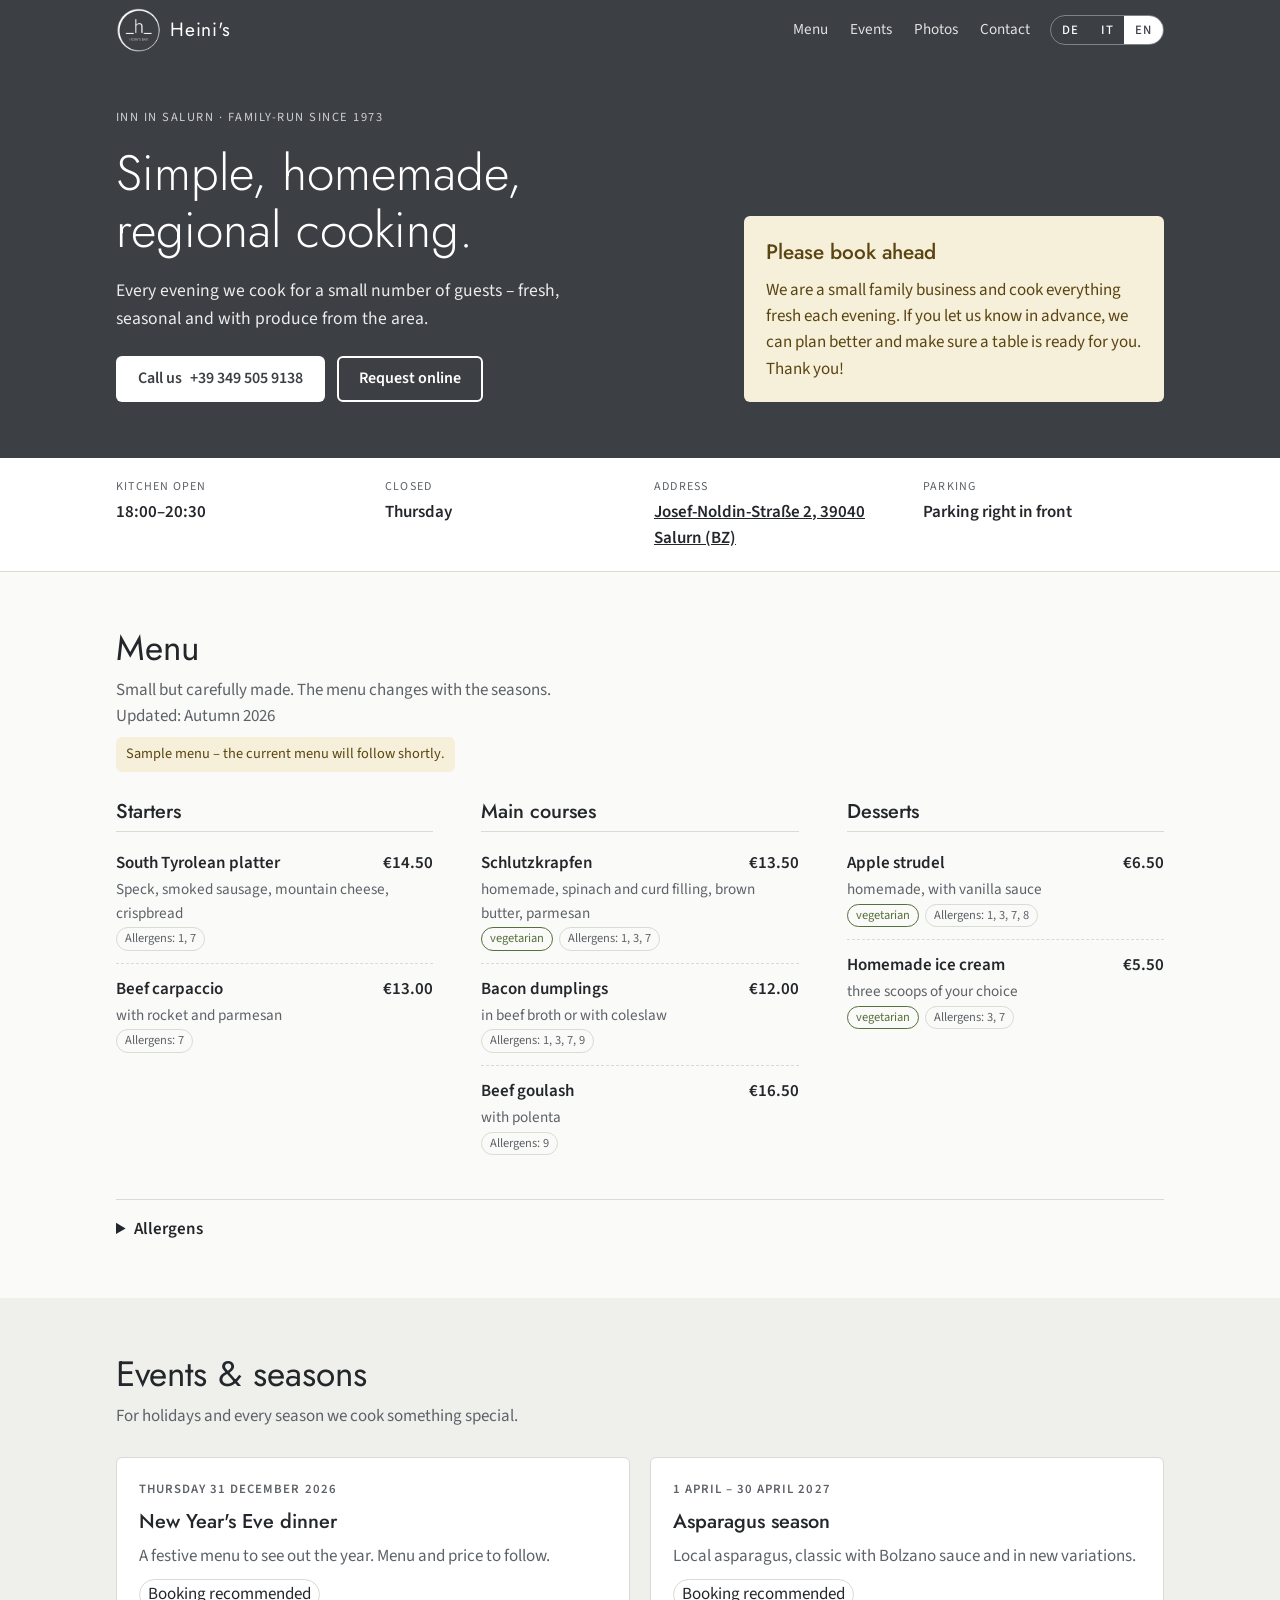
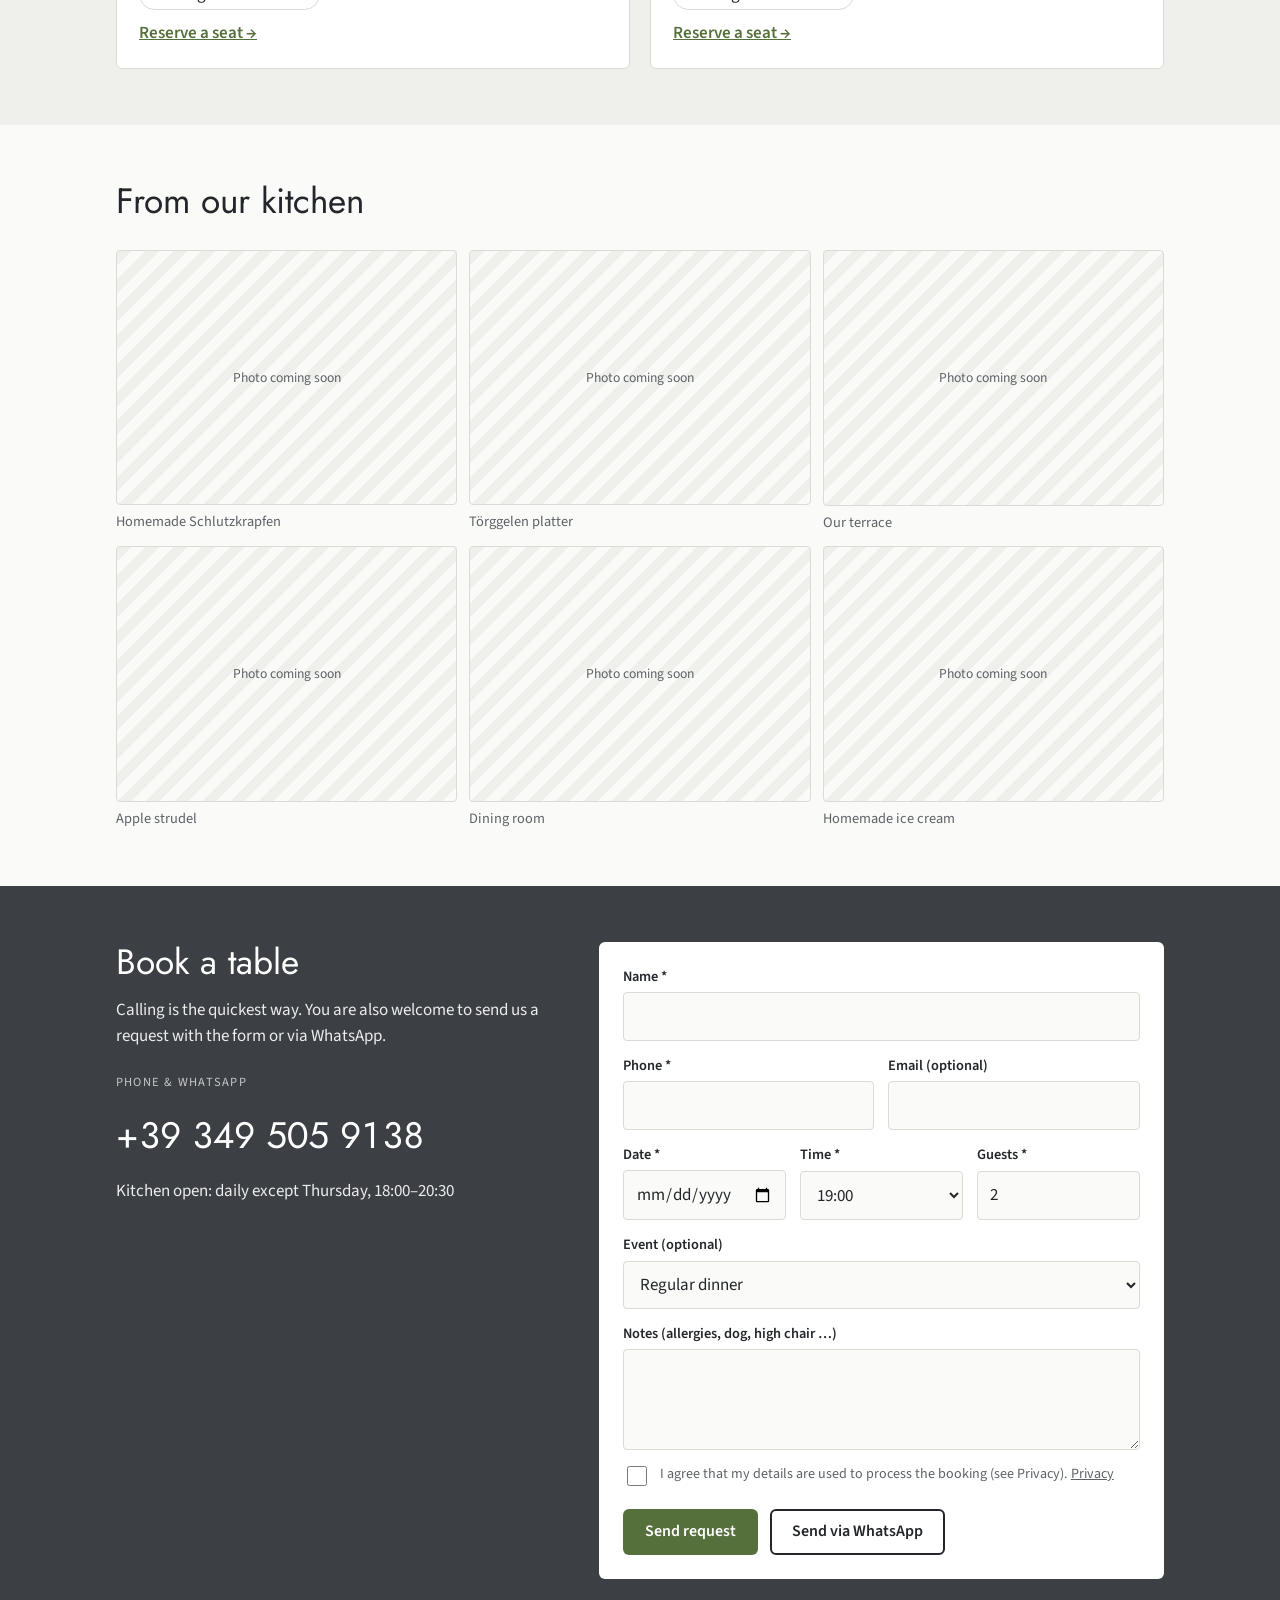
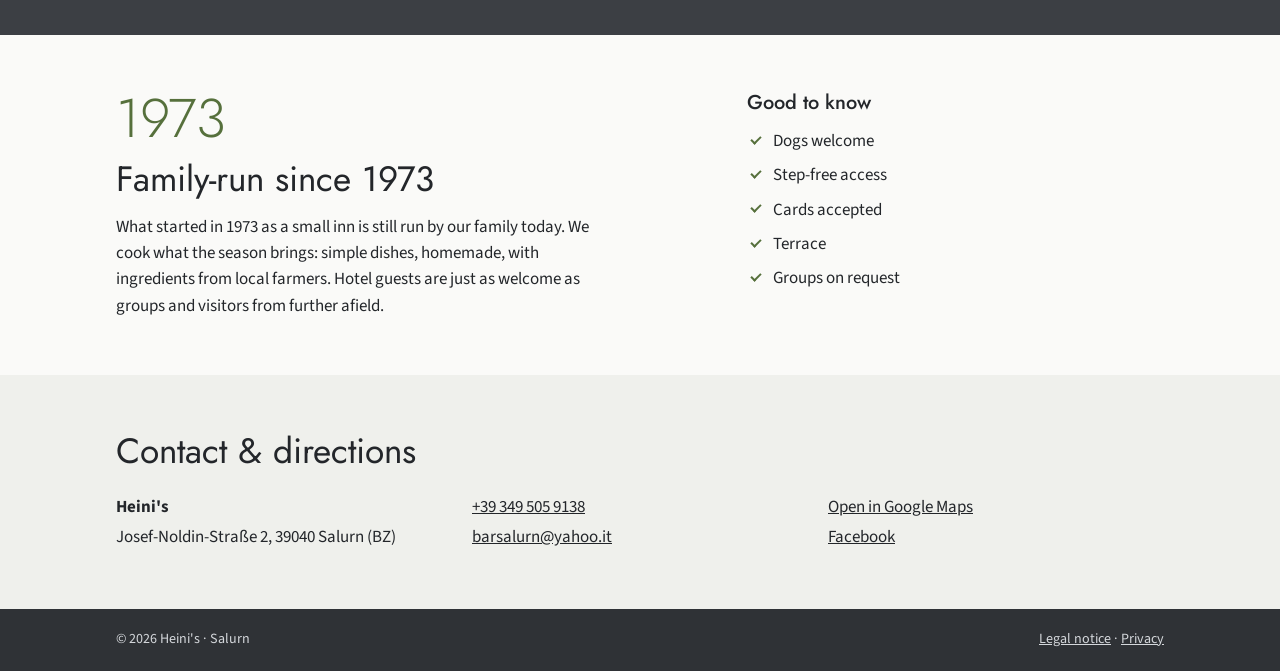
==== index.html @ d77e271f "Add files via upload" ====
<!doctype html>
<html lang="de">
<head>
<meta charset="utf-8">
<meta name="viewport" content="width=device-width, initial-scale=1, viewport-fit=cover">
<title>Heini's Salurn</title>
<meta name="claude:viewport-fit-sides" content="cover">
<meta name="description" content="Heini's – traditionelles Gasthaus in Salurn, Familienbetrieb seit 1973. Hausgemachte, regionale Küche. Reservierung erbeten: +39 349 505 9138.">
<link rel="icon" href="img/logo.png">
<link rel="preconnect" href="https://fonts.googleapis.com">
<link rel="preconnect" href="https://fonts.gstatic.com" crossorigin>
<link rel="stylesheet" href="https://fonts.googleapis.com/css2?family=Jost:wght@300;400;500&family=Source+Sans+3:wght@400;600&display=swap">
<link rel="stylesheet" href="css/style.css">
</head>
<body>

<header class="topbar">
  <div class="wrap topbar-in">
    <a href="#top" class="brand" aria-label="Heini's"><img src="img/logo.png" alt="Heini's Bar Logo" width="44" height="44"><span>Heini's</span></a>
    <nav class="nav" aria-label="Hauptnavigation">
      <a href="#karte" data-i18n="nav.karte">Speisekarte</a>
      <a href="#events" data-i18n="nav.events">Events</a>
      <a href="#fotos" data-i18n="nav.fotos">Fotos</a>
      <a href="#kontakt" data-i18n="nav.kontakt">Kontakt</a>
    </nav>
    <div class="lang" role="group" aria-label="Sprache / Lingua / Language">
      <button type="button" data-lang="de">DE</button>
      <button type="button" data-lang="it">IT</button>
      <button type="button" data-lang="en">EN</button>
    </div>
  </div>
</header>

<main id="top">

  <section class="hero">
    <div class="wrap hero-in">
      <div class="hero-text">
        <p class="eyebrow" data-i18n="hero.eyebrow">Gasthaus in Salurn · Familienbetrieb seit 1973</p>
        <h1 data-i18n="hero.title">Einfache, hausgemachte Küche aus der Region.</h1>
        <p class="lead" data-i18n="hero.lead"></p>
        <div class="actions">
          <a class="btn btn-primary js-tel" href="tel:+393495059138"><span data-i18n="hero.call">Anrufen</span> <span class="js-tel-text nowrap"></span></a>
          <a class="btn btn-ghost" href="#reservieren" data-i18n="hero.reserve">Online anfragen</a>
        </div>
      </div>
      <aside class="notice" aria-live="polite">
        <p class="notice-title" data-i18n="notice.title">Bitte reservieren Sie vorab</p>
        <p data-i18n="notice.text"></p>
      </aside>
    </div>
  </section>

  <div id="urlaub" class="urlaub" hidden>
    <div class="wrap"><strong data-i18n="urlaub.title">Betriebsferien</strong> <span id="urlaub-text"></span></div>
  </div>

  <section class="facts" aria-label="Öffnungszeiten">
    <dl class="wrap facts-in">
      <div><dt data-i18n="info.kueche">Warme Küche</dt><dd id="fact-kueche"></dd></div>
      <div><dt data-i18n="info.ruhetag">Ruhetag</dt><dd id="fact-ruhetag"></dd></div>
      <div id="fact-bar-wrap" hidden><dt data-i18n="info.bar">Bar</dt><dd id="fact-bar"></dd></div>
      <div><dt data-i18n="info.adresse">Adresse</dt><dd><a id="fact-adresse" target="_blank" rel="noopener"></a></dd></div>
      <div><dt data-i18n="info.parken">Parken</dt><dd data-i18n="info.parkenText"></dd></div>
    </dl>
  </section>

  <section id="karte" class="section">
    <div class="wrap">
      <div class="section-head">
        <h2 data-i18n="karte.title">Speisekarte</h2>
        <p class="sub"><span data-i18n="karte.lead"></span> <span class="stand"><span data-i18n="karte.stand">Stand</span>: <span id="karte-stand"></span></span></p>
        <p class="beispiel" data-i18n="karte.beispiel"></p>
      </div>
      <div id="karte-list" class="menu"></div>
      <details class="allergene">
        <summary data-i18n="karte.allergeneTitle">Allergene</summary>
        <ol id="allergene-list"></ol>
        <p data-i18n="karte.allergeneHinweis"></p>
      </details>
    </div>
  </section>

  <section id="events" class="section section-alt">
    <div class="wrap">
      <div class="section-head">
        <h2 data-i18n="events.title">Events &amp; Saison</h2>
        <p class="sub" data-i18n="events.lead"></p>
      </div>
      <div id="events-list" class="events"></div>
    </div>
  </section>

  <section id="fotos" class="section">
    <div class="wrap">
      <div class="section-head"><h2 data-i18n="fotos.title">Aus unserer Küche</h2></div>
      <div id="galerie" class="gallery"></div>
    </div>
  </section>

  <section id="reservieren" class="section section-dark">
    <div class="wrap res">
      <div class="res-info">
        <h2 data-i18n="res.title">Tisch reservieren</h2>
        <p data-i18n="res.lead"></p>
        <p class="res-label" data-i18n="res.phoneLabel">Telefon &amp; WhatsApp</p>
        <a class="res-phone js-tel" href="tel:+393495059138"><span class="js-tel-text"></span></a>
        <p class="res-times" id="res-times"></p>
      </div>

      <form id="res-form" class="form" novalidate>
        <div class="row">
          <label for="f-name"><span data-i18n="f.name">Name</span> *</label>
          <input id="f-name" name="name" autocomplete="name" required>
        </div>
        <div class="row two">
          <div><label for="f-tel"><span data-i18n="f.tel">Telefon</span> *</label>
            <input id="f-tel" name="telefon" type="tel" autocomplete="tel" required></div>
          <div><label for="f-email" data-i18n="f.email">E-Mail (optional)</label>
            <input id="f-email" name="email" type="email" autocomplete="email"></div>
        </div>
        <div class="row three">
          <div><label for="f-datum"><span data-i18n="f.datum">Datum</span> *</label>
            <input id="f-datum" name="datum" type="date" required></div>
          <div><label for="f-zeit"><span data-i18n="f.zeit">Uhrzeit</span> *</label>
            <select id="f-zeit" name="uhrzeit" required></select></div>
          <div><label for="f-personen"><span data-i18n="f.personen">Personen</span> *</label>
            <input id="f-personen" name="personen" type="number" min="1" max="60" value="2" required></div>
        </div>
        <div class="row">
          <label for="f-anlass" data-i18n="f.anlass">Event (optional)</label>
          <select id="f-anlass" name="event"></select>
        </div>
        <div class="row">
          <label for="f-notiz" data-i18n="f.notiz">Anmerkungen</label>
          <textarea id="f-notiz" name="anmerkungen" rows="3"></textarea>
        </div>
        <label class="check" for="f-consent">
          <input id="f-consent" type="checkbox" required>
          <span><span data-i18n="f.consent"></span> <a href="datenschutz.html" data-i18n="footer.datenschutz">Datenschutz</a></span>
        </label>
        <input type="text" name="_honey" class="hp" tabindex="-1" autocomplete="off" aria-hidden="true">
        <p id="f-msg" class="msg" role="status" hidden></p>
        <div class="actions">
          <button type="submit" class="btn btn-primary" id="f-submit" data-i18n="f.senden">Anfrage senden</button>
          <button type="button" class="btn btn-ghost" id="f-wa" data-i18n="f.whatsapp">Per WhatsApp senden</button>
        </div>
      </form>
    </div>
  </section>

  <section class="section about">
    <div class="wrap about-in">
      <div>
        <p class="year">1973</p>
        <h2 data-i18n="about.title">Seit 1973 in Familienhand</h2>
        <p data-i18n="about.text"></p>
      </div>
      <div>
        <h3 data-i18n="gut.title">Gut zu wissen</h3>
        <ul class="ticks">
          <li data-i18n="gut.hunde">Hunde willkommen</li>
          <li data-i18n="gut.barriere">Barrierefrei</li>
          <li data-i18n="gut.karte">Kartenzahlung möglich</li>
          <li data-i18n="gut.terrasse">Terrasse</li>
          <li data-i18n="gut.gruppen">Gruppen auf Anfrage</li>
        </ul>
      </div>
    </div>
  </section>

  <section id="kontakt" class="section section-alt">
    <div class="wrap contact">
      <h2 data-i18n="kontakt.title">Kontakt &amp; Anfahrt</h2>
      <div class="contact-grid">
        <p><strong>Heini's</strong><br><span id="c-adresse"></span></p>
        <p><a class="js-tel" href="tel:+393495059138"><span class="js-tel-text"></span></a><br>
           <a id="c-email" href="mailto:barsalurn@yahoo.it"></a></p>
        <p><a id="c-maps" target="_blank" rel="noopener" data-i18n="kontakt.maps">In Google Maps öffnen</a><br>
           <a id="c-fb" target="_blank" rel="noopener">Facebook</a></p>
      </div>
    </div>
  </section>

</main>

<footer class="footer">
  <div class="wrap footer-in">
    <span>© <span id="jahr"></span> Heini's · Salurn</span>
    <span><a href="impressum.html" data-i18n="footer.impressum">Impressum</a> · <a href="datenschutz.html" data-i18n="footer.datenschutz">Datenschutz</a></span>
  </div>
</footer>

<script src="js/data.js"></script>
<script src="js/i18n.js"></script>
<script src="js/main.js"></script>
</body>
</html>
---- css/style.css ----
/* Layout: schlichte Einspalten-Seite, Kopfzeile in der Logo-Farbe,
   Abschnitte untereinander, auf dem Handy alles einspaltig. */
:root {
  --char: #3c3f44;        /* Logo-Anthrazit */
  --char-2: #2f3236;
  --bg: #fafaf8;
  --bg-alt: #eff0ec;
  --fg: #23262a;
  --muted: #5d6268;
  --line: #d9dbd5;
  --accent: #56703c;      /* Rebenlaub – Salurn, Weinstraße */
  --accent-fg: #ffffff;
  --warn-bg: #f6efd9;
  --warn-fg: #5a4512;
  --card: #ffffff;
  --display: "Jost", "Helvetica Neue", Arial, sans-serif;
  --body: "Source Sans 3", "Segoe UI", Roboto, Arial, sans-serif;
  --radius: 6px;
  color-scheme: light;
}
@media (prefers-color-scheme: dark) {
  :root:not([data-theme="light"]) {
    --bg: #1c1e21; --bg-alt: #23262a; --fg: #eceeea; --muted: #a8adb2; --line: #3a3e43;
    --accent: #9cbd78; --accent-fg: #17200f; --warn-bg: #3a3320; --warn-fg: #f1dfaa; --card: #26292d;
    color-scheme: dark;
  }
}
:root[data-theme="dark"] {
  --bg: #1c1e21; --bg-alt: #23262a; --fg: #eceeea; --muted: #a8adb2; --line: #3a3e43;
  --accent: #9cbd78; --accent-fg: #17200f; --warn-bg: #3a3320; --warn-fg: #f1dfaa; --card: #26292d;
  color-scheme: dark;
}

*, *::before, *::after { box-sizing: border-box; }
html { scroll-behavior: smooth; scroll-padding-top: 72px; }
@media (prefers-reduced-motion: reduce) { html { scroll-behavior: auto; } }
body { margin: 0; background: var(--bg); color: var(--fg); font: 17px/1.55 var(--body); }
body::before { content: ""; position: fixed; inset: 0 0 auto; height: env(safe-area-inset-top, 0px); z-index: 10; background: var(--char); }
img { max-width: 100%; height: auto; display: block; }
a { color: inherit; }
h1, h2, h3 { font-family: var(--display); font-weight: 400; line-height: 1.15; text-wrap: balance; margin: 0; }
h1 { font-size: clamp(2rem, 5vw, 3.1rem); font-weight: 300; }
h2 { font-size: clamp(1.6rem, 3.4vw, 2.2rem); }
h3 { font-size: 1.25rem; font-weight: 500; }
p { margin: 0; }
.nowrap { white-space: nowrap; }
:focus-visible { outline: 3px solid var(--accent); outline-offset: 2px; }

.wrap {
  max-width: 1080px; margin: 0 auto;
  padding-left: max(16px, env(safe-area-inset-left, 0px));
  padding-right: max(16px, env(safe-area-inset-right, 0px));
}

/* Kopfzeile */
.topbar { position: sticky; top: env(safe-area-inset-top, 0px); z-index: 5; background: var(--char); color: #fff; }
.topbar-in { display: flex; align-items: center; gap: 20px; padding-block: 8px; }
.brand { display: flex; align-items: center; gap: 10px; text-decoration: none; font-family: var(--display); font-size: 1.2rem; letter-spacing: .04em; }
.brand img { width: 44px; height: 44px; border-radius: 50%; }
.nav { display: flex; gap: 22px; margin-left: auto; }
.nav a { text-decoration: none; font-size: .95rem; opacity: .85; }
.nav a:hover { opacity: 1; text-decoration: underline; text-underline-offset: 4px; }
.lang { display: flex; border: 1px solid rgba(255,255,255,.35); border-radius: 999px; overflow: hidden; flex-shrink: 0; }
.lang button { background: none; color: #fff; border: 0; font: 500 .8rem/1 var(--body); letter-spacing: .06em; padding: 8px 11px; cursor: pointer; }
.lang button[aria-pressed="true"] { background: #fff; color: var(--char); }
@media (max-width: 760px) {
  .nav { display: none; }
  .lang { margin-left: auto; }
}

/* Hero */
.hero { background: var(--char); color: #fff; padding-block: 48px 56px; }
.hero-in { display: grid; grid-template-columns: 1.4fr 1fr; gap: 40px; align-items: end; }
.hero-text { display: grid; gap: 18px; min-width: 0; }
.eyebrow { text-transform: uppercase; letter-spacing: .12em; font-size: .78rem; opacity: .75; }
.lead { font-size: 1.1rem; max-width: 52ch; opacity: .9; }
.actions { display: flex; flex-wrap: wrap; gap: 12px; margin-top: 6px; }
.btn { display: inline-flex; align-items: center; gap: 8px; min-height: 46px; padding: 10px 20px; border-radius: var(--radius); font: 600 1rem/1.2 var(--body); text-decoration: none; cursor: pointer; border: 2px solid transparent; }
.btn-primary { background: var(--accent); color: var(--accent-fg); }
.hero .btn-primary, .section-dark .btn-primary { background: #fff; color: var(--char); }
.btn-ghost { background: transparent; border-color: currentColor; color: inherit; }
.btn:disabled { opacity: .6; cursor: wait; }
.notice { background: var(--warn-bg); color: var(--warn-fg); border-radius: var(--radius); padding: 20px 22px; display: grid; gap: 8px; min-width: 0; }
.notice-title { font-family: var(--display); font-size: 1.3rem; font-weight: 500; }
@media (max-width: 820px) { .hero-in { grid-template-columns: 1fr; } .hero { padding-block: 32px 36px; } }

/* Urlaub */
.urlaub { background: var(--warn-bg); color: var(--warn-fg); padding-block: 12px; border-bottom: 1px solid var(--line); }

/* Fakten */
.facts { border-bottom: 1px solid var(--line); background: var(--card); }
.facts-in { display: grid; grid-template-columns: repeat(auto-fit, minmax(170px, 1fr)); gap: 16px 28px; margin: 0 auto; padding-block: 20px; }
.facts dt { font-size: .75rem; text-transform: uppercase; letter-spacing: .1em; color: var(--muted); }
.facts dd { margin: 2px 0 0; font-weight: 600; font-variant-numeric: tabular-nums; }

/* Abschnitte */
.section { padding-block: 56px; }
.section-alt { background: var(--bg-alt); }
.section-dark { background: var(--char); color: #fff; }
.section-head { display: grid; gap: 8px; margin-bottom: 28px; }
.sub { color: var(--muted); max-width: 62ch; }
.stand { white-space: nowrap; }
.beispiel { font-size: .9rem; color: var(--warn-fg); background: var(--warn-bg); padding: 6px 10px; border-radius: var(--radius); justify-self: start; }

/* Speisekarte */
.menu { display: grid; grid-template-columns: repeat(auto-fit, minmax(300px, 1fr)); gap: 36px 48px; }
.menu-cat h3 { padding-bottom: 8px; border-bottom: 1px solid var(--line); margin-bottom: 6px; }
.dish { display: grid; grid-template-columns: 1fr auto; gap: 2px 16px; padding-block: 12px; border-bottom: 1px dashed var(--line); }
.dish:last-child { border-bottom: 0; }
.dish-name { font-weight: 600; }
.dish-price { font-variant-numeric: tabular-nums; font-weight: 600; white-space: nowrap; }
.dish-text { grid-column: 1 / -1; color: var(--muted); font-size: .95rem; }
.dish-meta { grid-column: 1 / -1; display: flex; flex-wrap: wrap; gap: 6px; font-size: .78rem; color: var(--muted); }
.tag { border: 1px solid var(--line); border-radius: 999px; padding: 1px 8px; }
.tag-veg { border-color: var(--accent); color: var(--accent); }
.allergene { margin-top: 32px; border-top: 1px solid var(--line); padding-top: 16px; }
.allergene summary { cursor: pointer; font-weight: 600; }
.allergene ol { columns: 2 220px; padding-left: 1.4em; margin: 12px 0; color: var(--muted); font-size: .92rem; }
.allergene p { font-size: .92rem; }

/* Events */
.events { display: grid; grid-template-columns: repeat(auto-fit, minmax(260px, 1fr)); gap: 20px; }
.event { background: var(--card); border: 1px solid var(--line); border-radius: var(--radius); padding: 22px; display: grid; gap: 10px; align-content: start; }
.event-date { font-size: .8rem; text-transform: uppercase; letter-spacing: .08em; color: var(--accent); font-weight: 600; font-variant-numeric: tabular-nums; }
.event p { color: var(--muted); }
.event .tag { justify-self: start; }
.event a { font-weight: 600; color: var(--accent); }
.event img { border-radius: 4px; aspect-ratio: 16/10; object-fit: cover; }
.event-now { border-color: var(--accent); border-width: 2px; }

/* Galerie */
.gallery { display: grid; grid-template-columns: repeat(auto-fill, minmax(min(100%, 300px), 1fr)); gap: 12px; }
.gallery figure { margin: 0; display: grid; gap: 6px; }
.gallery img, .ph { width: 100%; aspect-ratio: 4/3; object-fit: cover; border-radius: 4px; }
.ph { background: repeating-linear-gradient(135deg, var(--bg-alt) 0 10px, var(--bg) 10px 20px); border: 1px solid var(--line); display: grid; place-items: center; color: var(--muted); font-size: .85rem; }
.gallery figcaption { font-size: .9rem; color: var(--muted); }

/* Reservierung */
.res { display: grid; grid-template-columns: 1fr 1.3fr; gap: 48px; }
.res-info { display: grid; gap: 14px; align-content: start; min-width: 0; }
.res-info > p { opacity: .9; }
.res-label { margin-top: 10px; font-size: .78rem; text-transform: uppercase; letter-spacing: .1em; opacity: .7 !important; }
.res-phone { font-family: var(--display); font-size: clamp(1.7rem, 4vw, 2.3rem); text-decoration: none; font-variant-numeric: tabular-nums; }
.res-phone:hover { text-decoration: underline; }
.res-times { font-variant-numeric: tabular-nums; }
.form { background: var(--card); color: var(--fg); border-radius: var(--radius); padding: 24px; display: grid; gap: 14px; min-width: 0; }
.row { display: grid; gap: 4px; }
.row.two, .row.three { grid-template-columns: repeat(auto-fit, minmax(150px, 1fr)); gap: 14px; }
.row.two > div, .row.three > div { display: grid; gap: 4px; min-width: 0; }
label { font-size: .9rem; font-weight: 600; }
input, select, textarea { width: 100%; font: inherit; color: var(--fg); background: var(--bg); border: 1px solid var(--line); border-radius: 4px; padding: 10px 12px; min-height: 46px; }
textarea { resize: vertical; }
.check { display: flex; gap: 10px; align-items: flex-start; font-weight: 400; font-size: .88rem; color: var(--muted); }
.check input { width: 20px; min-height: 20px; height: 20px; margin-top: 2px; flex-shrink: 0; }
.hp { position: absolute; left: -9999px; width: 1px; height: 1px; }
.msg { padding: 10px 12px; border-radius: 4px; font-size: .95rem; }
.msg.ok { background: color-mix(in srgb, var(--accent) 18%, transparent); }
.msg.err { background: var(--warn-bg); color: var(--warn-fg); }
.form .btn-ghost { color: var(--fg); }
.section-dark .form .btn-primary { background: var(--accent); color: var(--accent-fg); }
@media (max-width: 820px) { .res { grid-template-columns: 1fr; gap: 28px; } .form { padding: 18px; } }

/* Über uns */
.about-in { display: grid; grid-template-columns: 1.4fr 1fr; gap: 48px; }
.about-in > div { display: grid; gap: 14px; align-content: start; min-width: 0; }
.about p { max-width: 62ch; }
.year { font-family: var(--display); font-weight: 300; font-size: 3.4rem; line-height: 1; color: var(--accent); }
.ticks { list-style: none; padding: 0; margin: 0; display: grid; gap: 8px; }
.ticks li { padding-left: 26px; position: relative; }
.ticks li::before { content: ""; position: absolute; left: 4px; top: .45em; width: 10px; height: 6px; border-left: 2px solid var(--accent); border-bottom: 2px solid var(--accent); transform: rotate(-45deg); }
@media (max-width: 820px) { .about-in { grid-template-columns: 1fr; gap: 28px; } }

/* Kontakt */
.contact { display: grid; gap: 20px; }
.contact-grid { display: grid; grid-template-columns: repeat(auto-fit, minmax(220px, 1fr)); gap: 20px; line-height: 1.8; }
.contact-grid a { overflow-wrap: anywhere; }

.footer { background: var(--char-2); color: #d5d8dc; font-size: .88rem; }
.footer-in { display: flex; flex-wrap: wrap; justify-content: space-between; gap: 10px; padding-block: 20px calc(20px + env(safe-area-inset-bottom, 0px)); }

/* Unterseiten (Impressum / Datenschutz) */
.legal { padding-block: 40px 64px; }
.legal article { max-width: 70ch; display: grid; gap: 14px; }
.legal h2 { font-size: 1.3rem; margin-top: 12px; }
.legal .todo { background: var(--warn-bg); color: var(--warn-fg); padding: 0 4px; border-radius: 3px; }
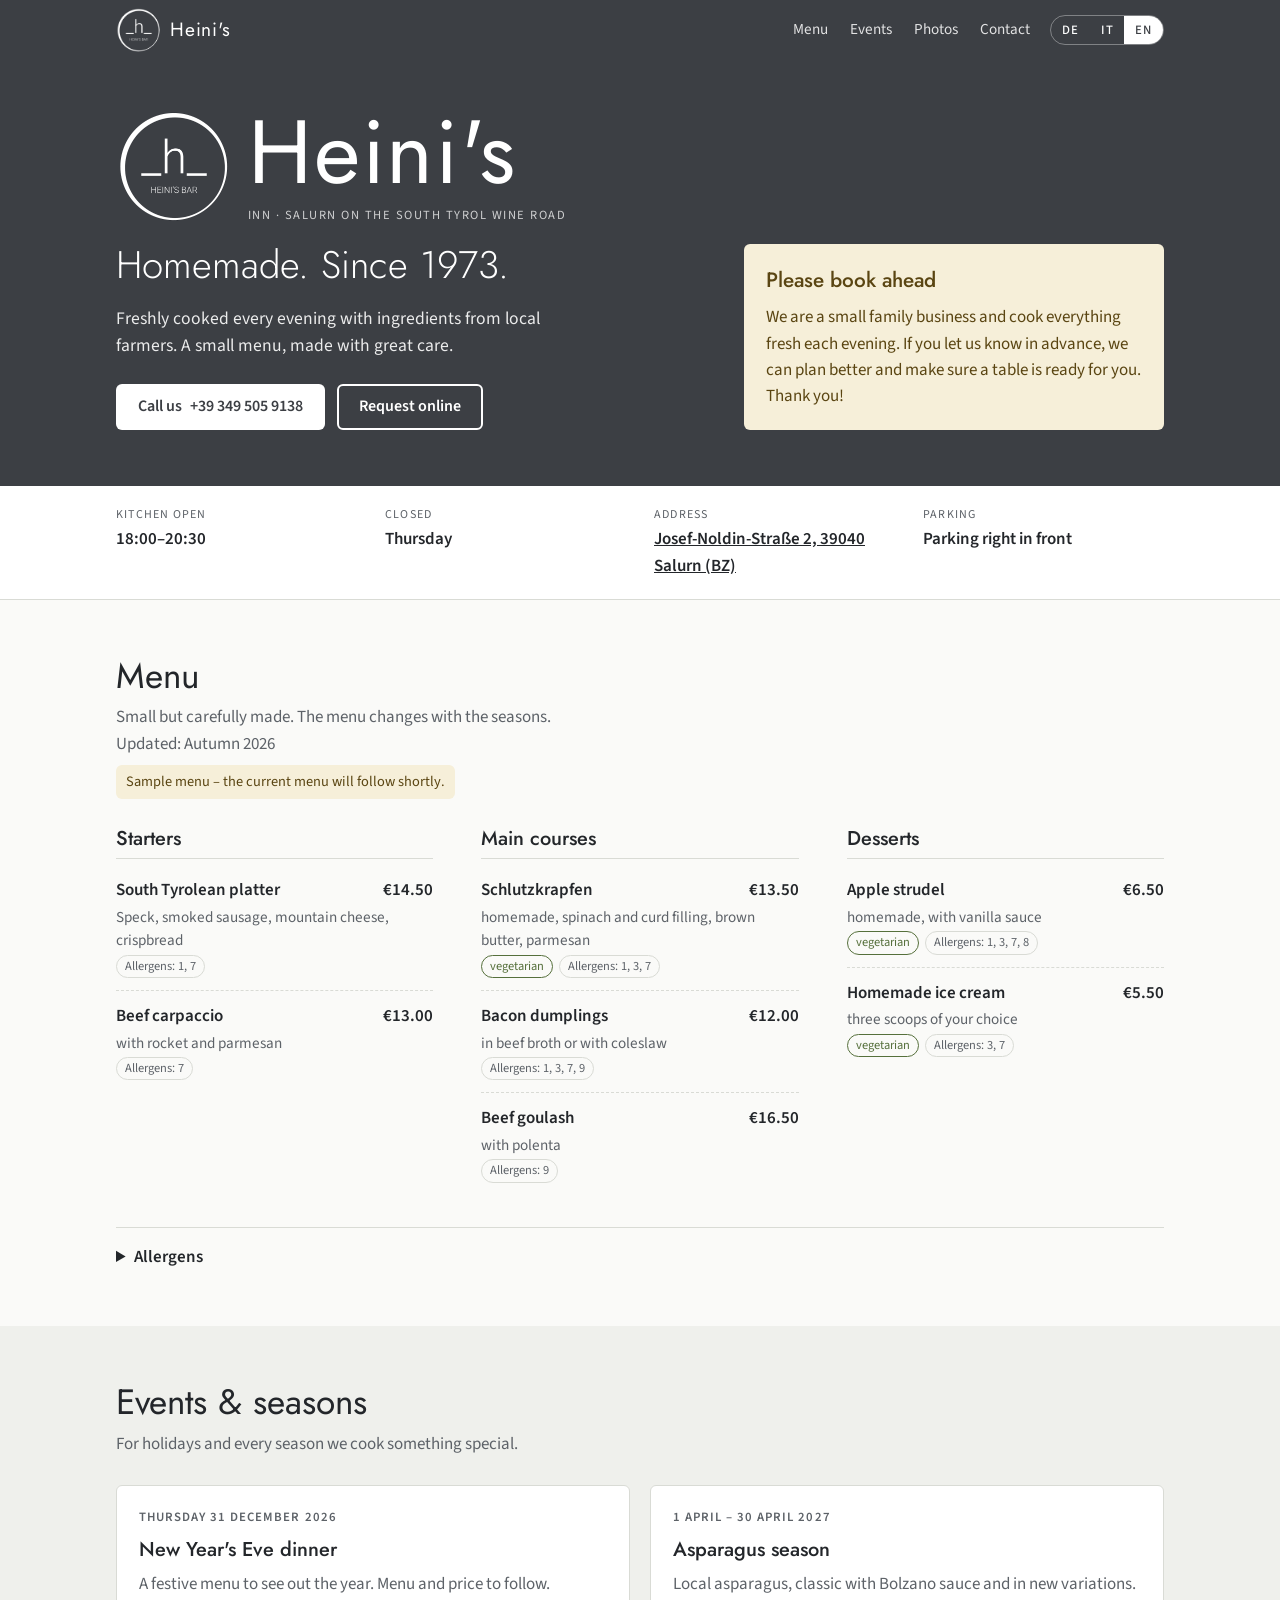
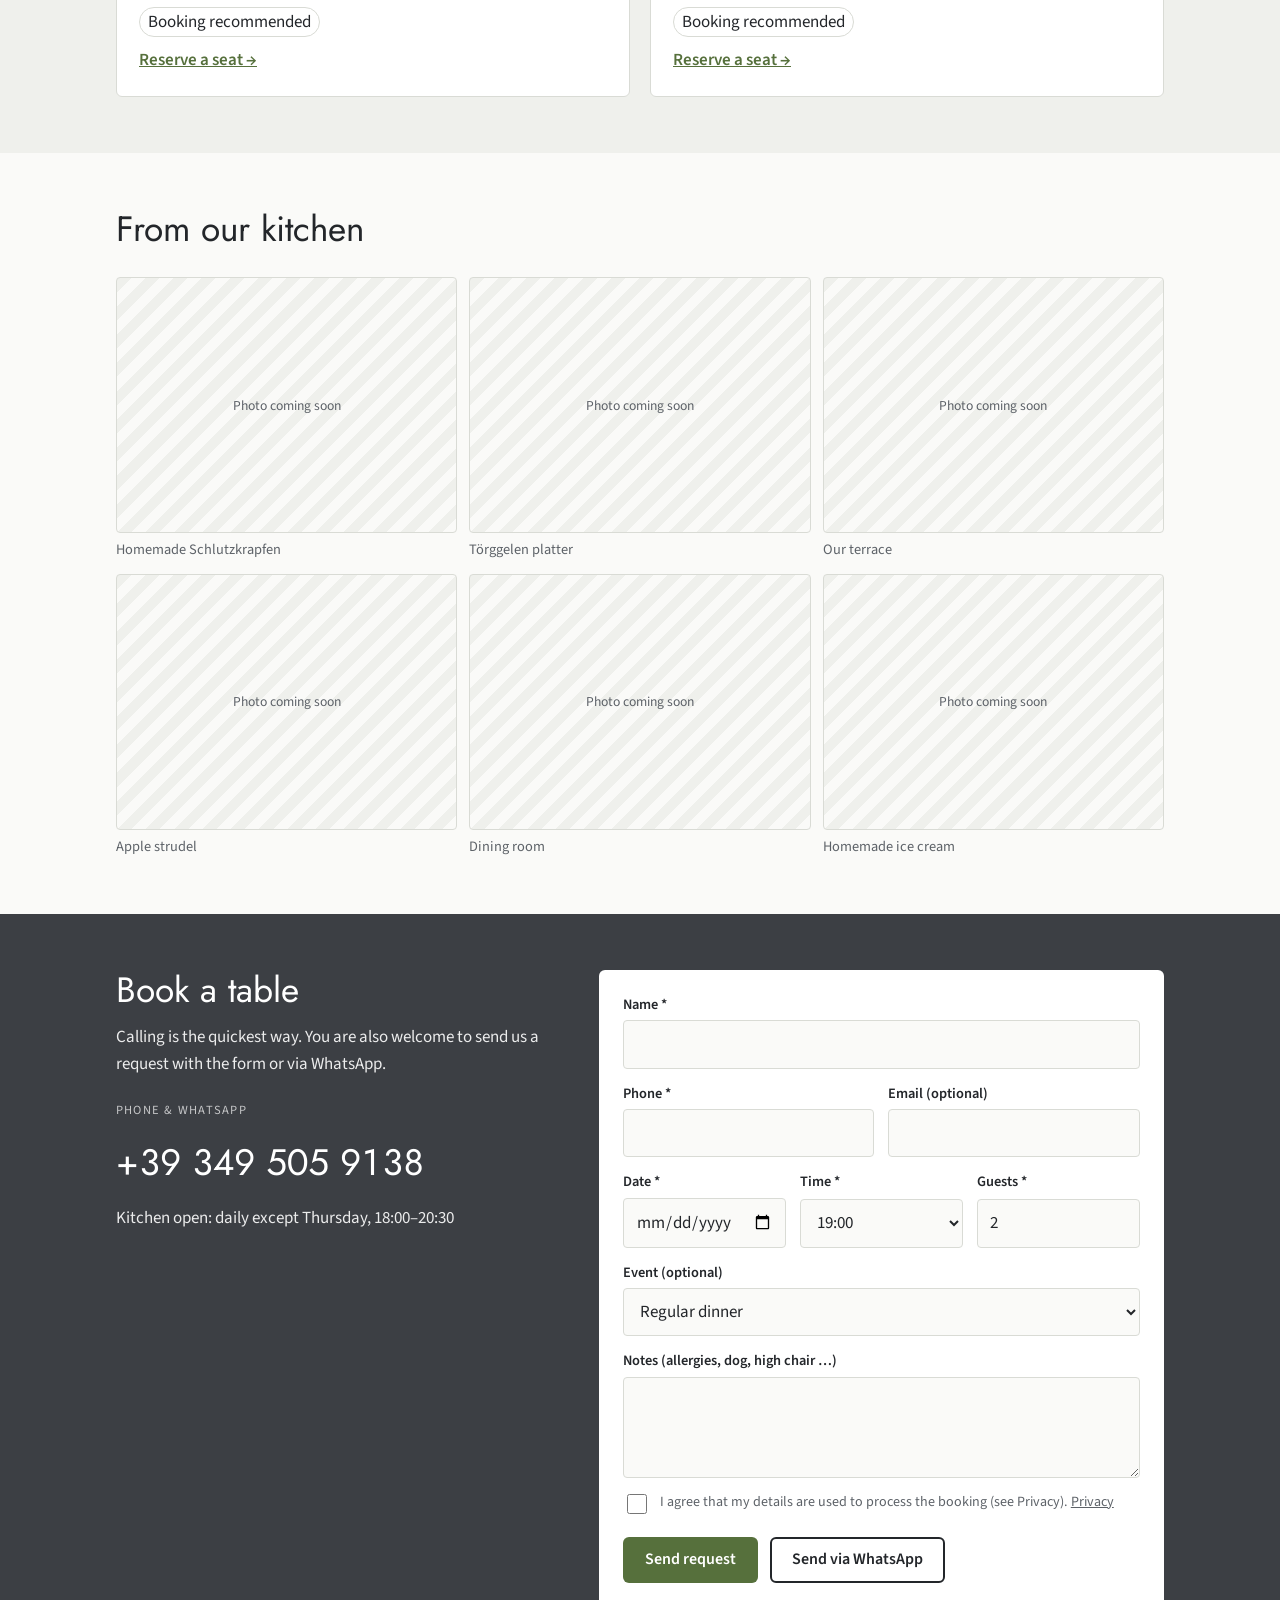
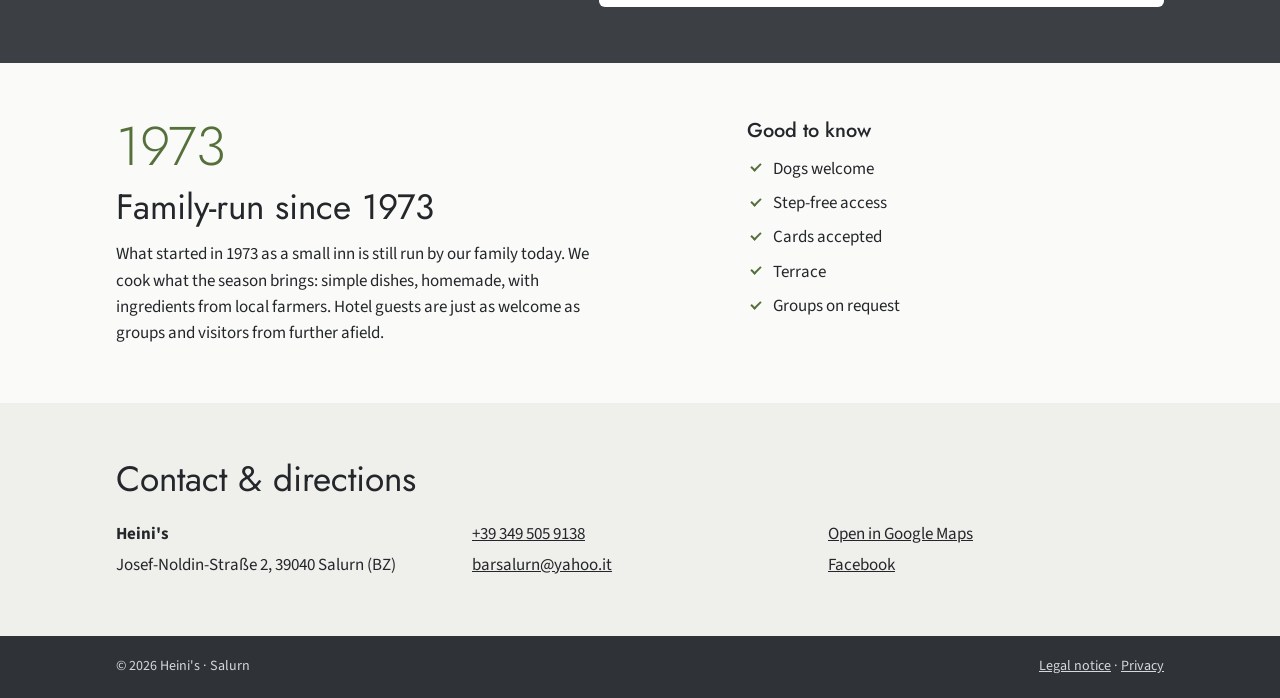
==== commit b8d4acfc: "Add files via upload" ====
--- a/index.html
+++ b/index.html
@@ -36,8 +36,14 @@
   <section class="hero">
     <div class="wrap hero-in">
       <div class="hero-text">
-        <p class="eyebrow" data-i18n="hero.eyebrow">Gasthaus in Salurn · Familienbetrieb seit 1973</p>
-        <h1 data-i18n="hero.title">Einfache, hausgemachte Küche aus der Region.</h1>
+        <div class="hero-brand">
+          <img src="img/logo.png" alt="" width="112" height="112">
+          <div>
+            <h1 class="hero-name">Heini's</h1>
+            <p class="eyebrow" data-i18n="hero.eyebrow">Gasthaus · Salurn an der Weinstraße</p>
+          </div>
+        </div>
+        <p class="slogan" data-i18n="hero.title">Hausgemacht. Seit 1973.</p>
         <p class="lead" data-i18n="hero.lead"></p>
         <div class="actions">
           <a class="btn btn-primary js-tel" href="tel:+393495059138"><span data-i18n="hero.call">Anrufen</span> <span class="js-tel-text nowrap"></span></a>
--- a/css/style.css
+++ b/css/style.css
@@ -72,6 +72,12 @@
 .hero { background: var(--char); color: #fff; padding-block: 48px 56px; }
 .hero-in { display: grid; grid-template-columns: 1.4fr 1fr; gap: 40px; align-items: end; }
 .hero-text { display: grid; gap: 18px; min-width: 0; }
+.hero-brand { display: flex; align-items: center; gap: 20px; }
+.hero-brand img { width: 112px; height: 112px; border-radius: 50%; flex-shrink: 0; }
+.hero-name { font-size: clamp(3.2rem, 9vw, 5.6rem); font-weight: 400; letter-spacing: .02em; line-height: 1; }
+.hero-brand .eyebrow { margin-top: 8px; }
+.slogan { font-family: var(--display); font-weight: 300; font-size: clamp(1.6rem, 4vw, 2.4rem); line-height: 1.15; }
+@media (max-width: 480px) { .hero-brand img { width: 76px; height: 76px; } .hero-brand { gap: 14px; } }
 .eyebrow { text-transform: uppercase; letter-spacing: .12em; font-size: .78rem; opacity: .75; }
 .lead { font-size: 1.1rem; max-width: 52ch; opacity: .9; }
 .actions { display: flex; flex-wrap: wrap; gap: 12px; margin-top: 6px; }
